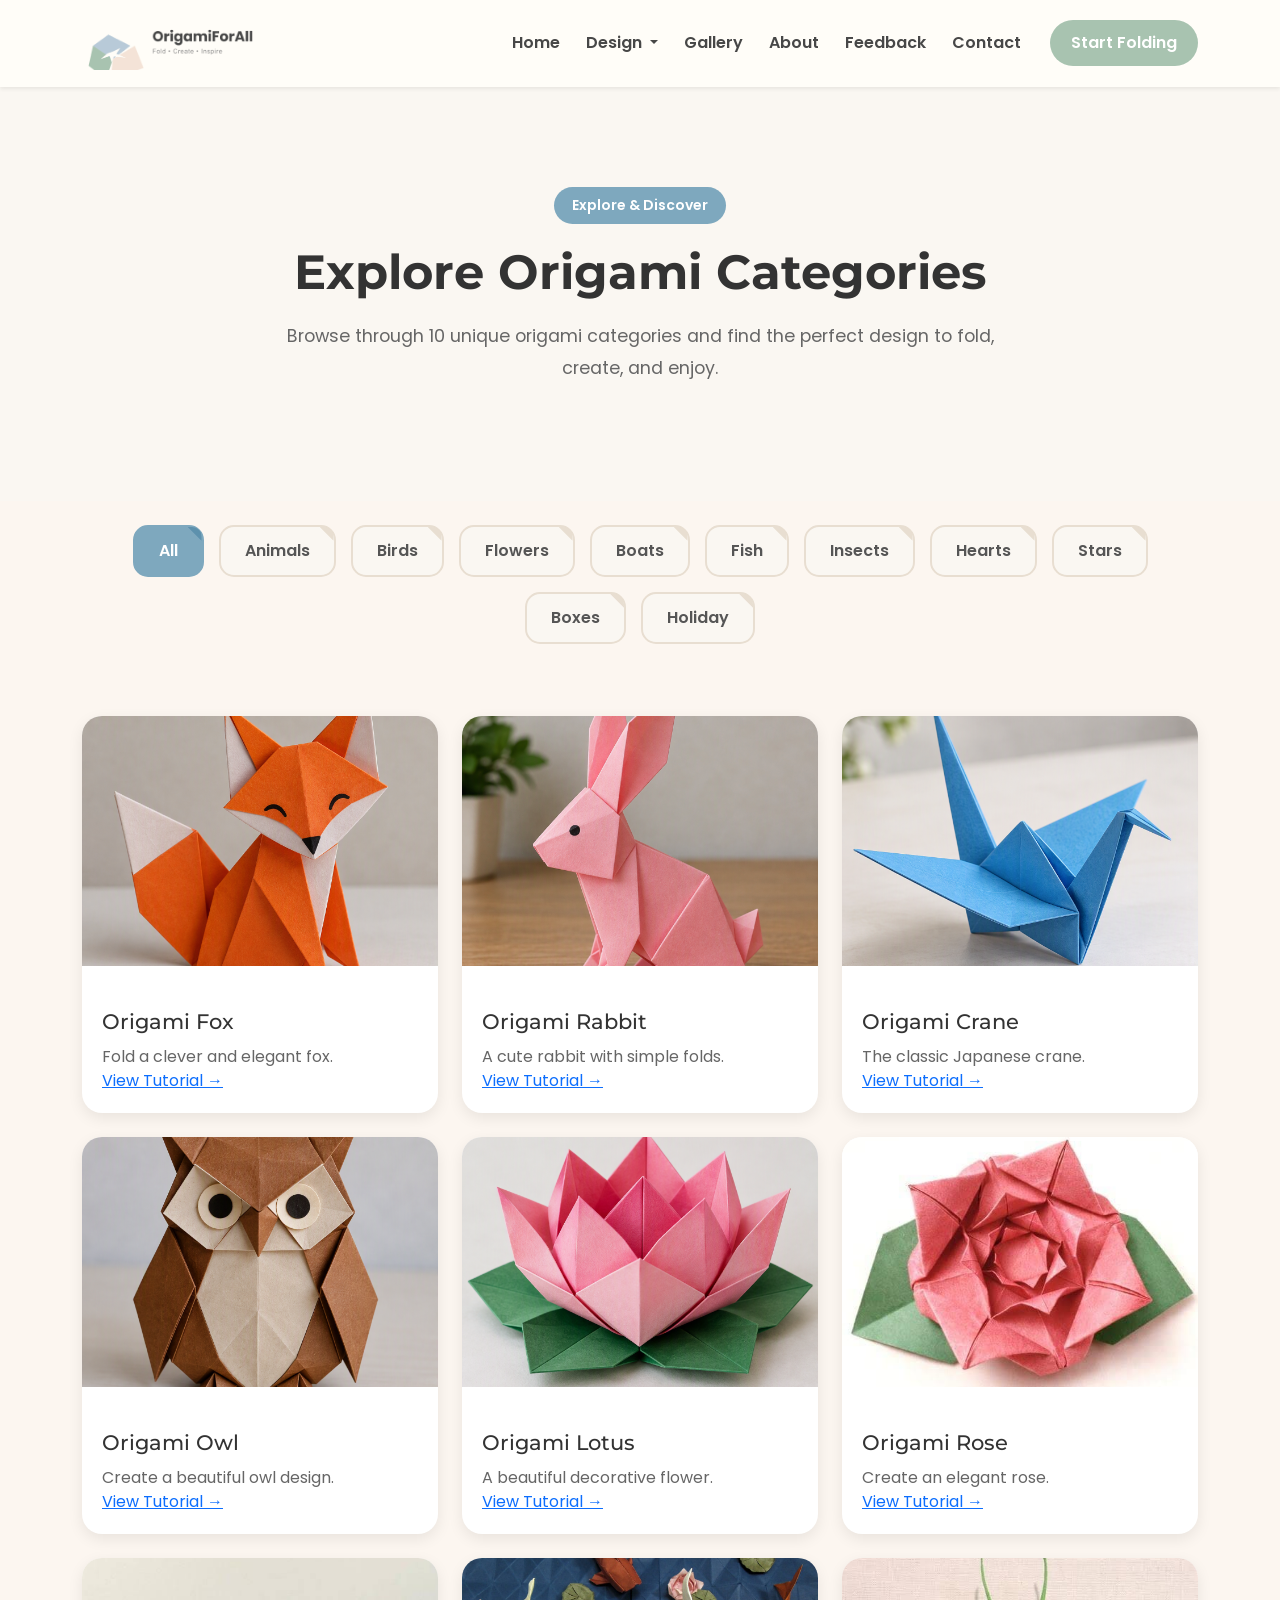
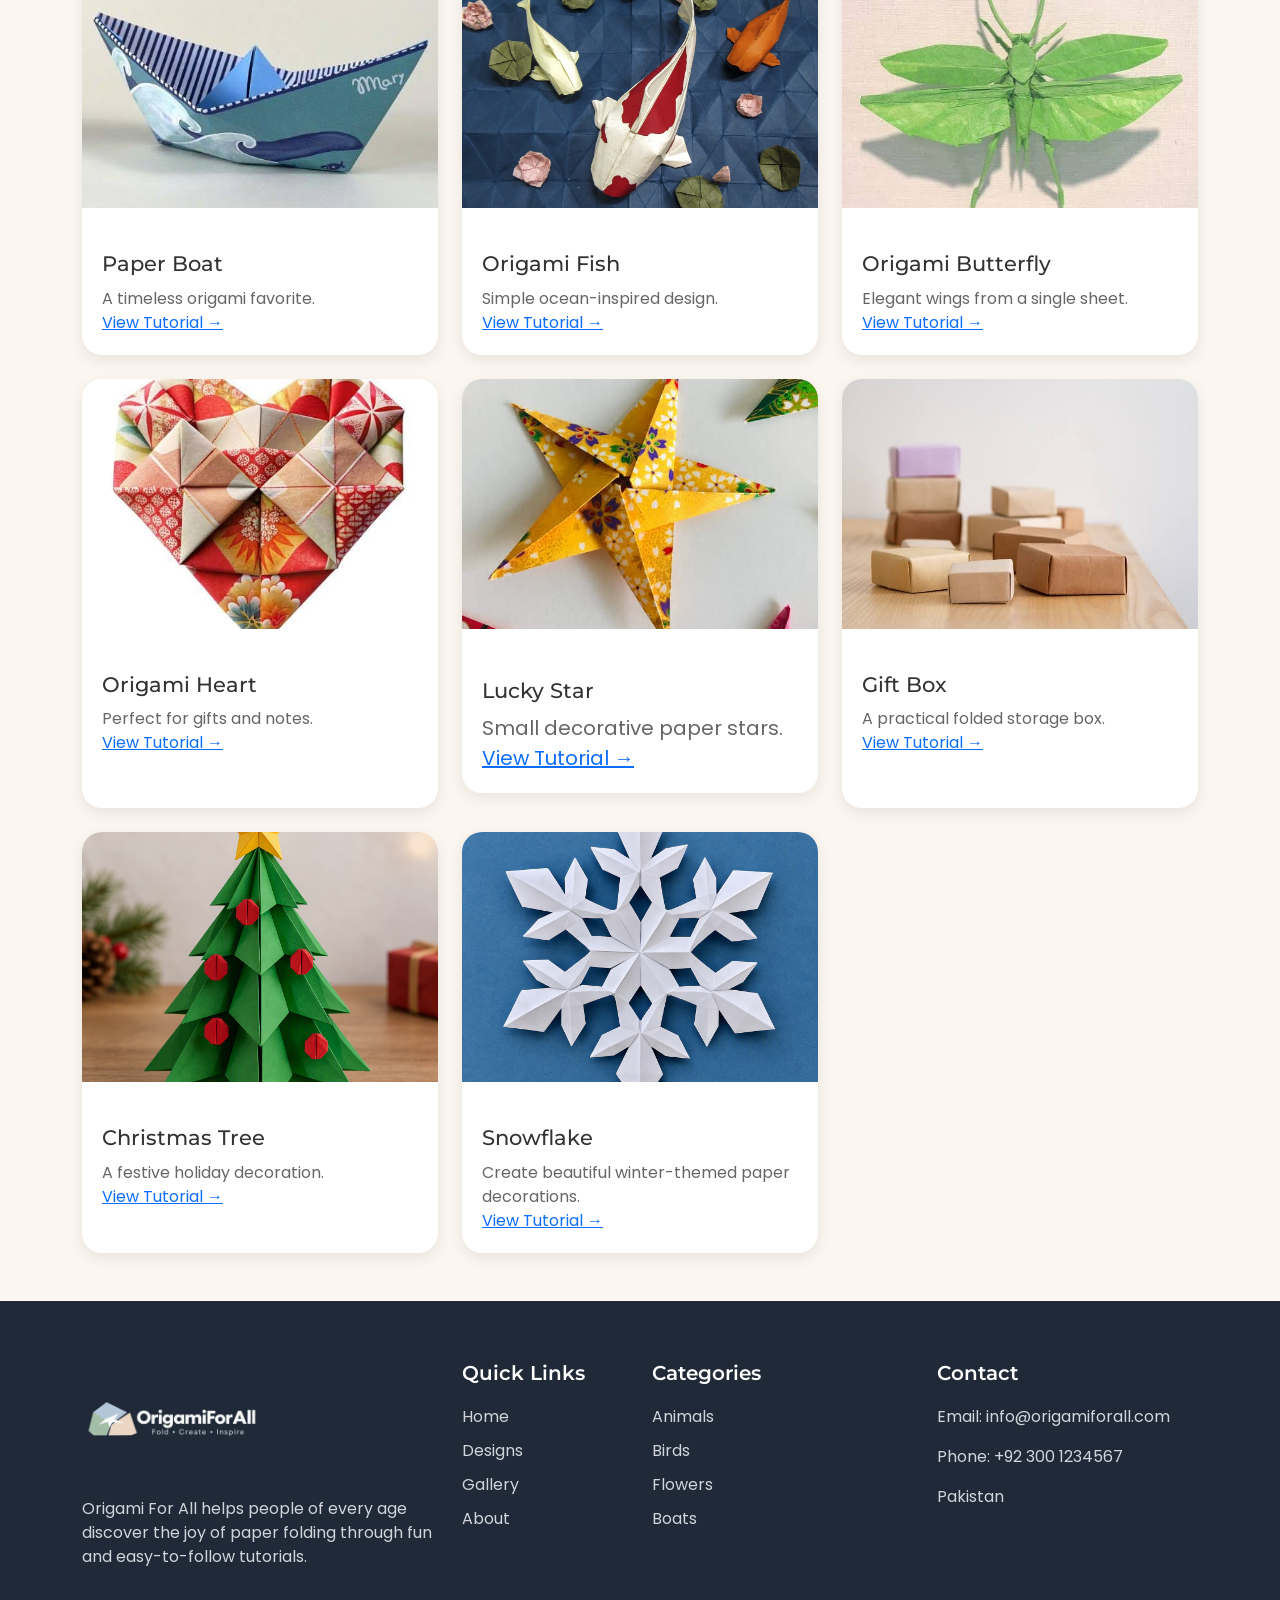
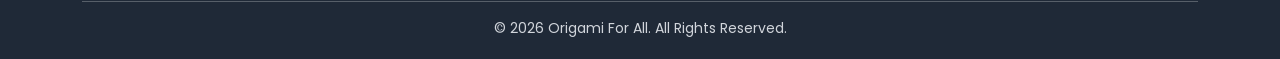
==== categories.html @ 774fe279 "Category page created" ====
<!DOCTYPE html>
<html lang="en">
<head>
    <meta charset="UTF-8">
    <meta name="viewport" content="width=device-width, initial-scale=1.0">
    <link href="https://cdn.jsdelivr.net/npm/bootstrap@5.0.2/dist/css/bootstrap.min.css" rel="stylesheet" integrity="sha384-EVSTQN3/azprG1Anm3QDgpJLIm9Nao0Yz1ztcQTwFspd3yD65VohhpuuCOmLASjC" crossorigin="anonymous">
    <link rel="preconnect" href="https://fonts.googleapis.com">
    <link href="https://fonts.googleapis.com/css2?family=Quicksand:wght@400;500;600;700&display=swap" rel="stylesheet"> 
    <link href="https://fonts.googleapis.com/css2?family=Poppins:wght@300;400;500;600;700&display=swap" rel="stylesheet">
    <link href="https://fonts.googleapis.com/css2?family=Montserrat:wght@400;500;600;700&display=swap" rel="stylesheet">
    <link rel="icon" type="image/x-icon" href="Assests/images/logo/favicon.png">
    <link rel="stylesheet" href="Assests/css/style.css">
    <link rel="stylesheet" href="Assests/css/categories.css">
    <title>OrigamiForAll | Categories </title>
</head>
<body>
    <nav class="navbar navbar-expand-lg navbar-light bg-white shadow-sm sticky-top">
    <div class="container">

        <!-- Logo -->
        <a class="navbar-brand d-flex align-items-center" href="#">
            <img src="Assests/images/logo/SVG-preview (1).png" alt="OrigamiForAll Logo" width="220" class="me-2">
            <!-- <span class="logo-text">OrigamiForAll</span> -->
        </a>

        <!-- Mobile Toggle Button -->
        <button class="navbar-toggler border-0"
                type="button"
                data-bs-toggle="collapse"
                data-bs-target="#mainMenu">

            <span class="navbar-toggler-icon"></span>
        </button>

        <!-- Menu Links -->
        <div class="collapse navbar-collapse" id="mainMenu">

            <ul class="navbar-nav ms-auto text-center">

                <li class="nav-item">
                    <a class="nav-link active" href="index.html">Home</a>
                </li>

                <li class="nav-item dropdown">
                    <a class="nav-link dropdown-toggle" href="#" id="designDropdown" role="button" data-bs-toggle="dropdown" aria-expanded="false">
                      Design
                    </a>

                    <div class="dropdown-menu p-3 design-menu">
                       <div class="row">
                         <div class="col-6">
                           <h6 class="dropdown-header">By Level</h6>
                            <a class="dropdown-item" href="#">Easy  (kids)</a>
                            <a class="dropdown-item" href="#">Medium</a>
                            <a class="dropdown-item" href="#">Complex (elders)</a>
                         </div>
                        <div class="col-6">
                          <h6 class="dropdown-header">By Category</h6>
                          <a class="dropdown-item" href="#">Faces</a>
                           <a class="dropdown-item" href="#">Animals</a>
                           <a class="dropdown-item" href="#">Birds</a>
                          <a class="dropdown-item" href="#">Flowers</a>
                          <a class="dropdown-item" href="#">All 10 categories</a>
            </div>

        </div>
    </div>
</li>


                <li class="nav-item">
                    <a class="nav-link" href="gallery.html">Gallery</a>
                </li>

                <li class="nav-item">
                    <a class="nav-link" href="about.html">About</a>
                </li>

                <li class="nav-item">
                    <a class="nav-link" href="feedback.html">Feedback</a>
                </li>

                <li class="nav-item">
                    <a class="nav-link" href="contact.html">Contact</a>
                </li>

            </ul>

            <!-- Button -->
            <div class="ms-lg-3 text-center mt-3 mt-lg-0">
                <a href="#" class="btn start-btn">
                    Start Folding
                </a>
            </div>

        </div>

    </div>
</nav>

    <section class="categories-hero">
    <div class="container">

        <div class="hero-content text-center">

            <span class="hero-tag">
                Explore & Discover
            </span>

            <h1>
                Explore Origami Categories
            </h1>

            <p>
                Browse through 10 unique origami categories and find
                the perfect design to fold, create, and enjoy.
            </p>

        </div>

    </div>
</section>

<section class="category-filter py-4">
    <div class="container">

        <div class="filter-wrapper">

            <button class="filter-btn active" data-filter="all">
                All
            </button>

            <button class="filter-btn" data-filter="animals">
                Animals
            </button>

            <button class="filter-btn" data-filter="birds">
                Birds
            </button>

            <button class="filter-btn" data-filter="flowers">
                Flowers
            </button>

            <button class="filter-btn" data-filter="boats">
                Boats
            </button>

            <button class="filter-btn" data-filter="fish">
                Fish
            </button>

            <button class="filter-btn" data-filter="insects">
                Insects
            </button>

            <button class="filter-btn" data-filter="hearts">
                Hearts
            </button>

            <button class="filter-btn" data-filter="stars">
                Stars
            </button>

            <button class="filter-btn" data-filter="boxes">
                Boxes
            </button>

            <button class="filter-btn" data-filter="holiday">
                Holiday
            </button>

        </div>

    </div>
</section>

<section class="origami-designs py-5">
    <div class="container">

        <div class="row g-4" id="designContainer">

           <!-- ANIMALS -->

<div class="col-lg-4 col-md-6 design-item animals">
    <div class="design-card">
        <img src="Assests/images/categories/fox.png" alt="Origami Fox">
        <div class="card-content">
            <div class="card-meta">
                <span class="badge easy">Easy</span>
            </div>
            <h4>Origami Fox</h4>
            <p>Fold a clever and elegant fox.</p>
            <a href="https://youtube.com/shorts/Jl2_VL7iRh0"
   target="_blank"
   class="tutorial-btn">
   View Tutorial →
</a>
        </div>
    </div>
</div>

<div class="col-lg-4 col-md-6 design-item animals">
    <div class="design-card">
        <img src="Assests/images/categories/rabbit.png" alt="Origami Rabbit">
        <div class="card-content">
            <div class="card-meta">
                <span class="badge easy">Easy</span>
            </div>
            <h4>Origami Rabbit</h4>
            <p>A cute rabbit with simple folds.</p>
            <a href="https://youtu.be/Xx4CaexQUnY?si=7yCL1SvRv82DNS9d"
   target="_blank"
   rel="noopener noreferrer"
   class="tutorial-btn">

   View Tutorial →
</a>
        </div>
    </div>
</div>

<!-- BIRDS -->

<div class="col-lg-4 col-md-6 design-item birds">
    <div class="design-card">
        <img src="Assests/images/categories/crane.png" alt="Origami Crane">
        <div class="card-content">
            <div class="card-meta">
                <span class="badge medium">Medium</span>
            </div>
            <h4>Origami Crane</h4>
            <p>The classic Japanese crane.</p>
            <a href="https://youtu.be/GC_Szxdqh2Y?si=tO3BHT9Pu3AYhiyE"
   target="_blank"
   rel="noopener noreferrer"
   class="tutorial-btn">
   View Tutorial →
</a>
        </div>
    </div>
</div>

<div class="col-lg-4 col-md-6 design-item birds">
    <div class="design-card">
        <img src="Assests/images/categories/owl.png" alt="Origami Owl">
        <div class="card-content">
            <div class="card-meta">
                <span class="badge medium">Medium</span>
            </div>
            <h4>Origami Owl</h4>
            <p>Create a beautiful owl design.</p>
            <a href="https://youtube.com/shorts/T3FCKv_7ixM?si=c3lFRYmvdvEp4dUh"
   target="_blank"
   rel="noopener noreferrer"
   class="tutorial-btn">
   View Tutorial →
</a>
        </div>
    </div>
</div>

<!-- FLOWERS -->

<div class="col-lg-4 col-md-6 design-item flowers">
    <div class="design-card">
        <img src="Assests/images/categories/lotus.png" alt="Origami Lotus">
        <div class="card-content">
            <div class="card-meta">
                <span class="badge medium">Medium</span>
            </div>
            <h4>Origami Lotus</h4>
            <p>A beautiful decorative flower.</p>
            <a href="https://youtu.be/LWsL-_pgmTc?si=FZiootTvWFcT4ROh"
   target="_blank"
   rel="noopener noreferrer"
   class="tutorial-btn">
   View Tutorial →
</a>
        </div>
    </div>
</div>

<div class="col-lg-4 col-md-6 design-item flowers">
    <div class="design-card">
        <img src="Assests/images/homepage/flower.jpeg" alt="Origami Rose">
        <div class="card-content">
            <div class="card-meta">
                <span class="badge complex">Complex</span>
            </div>
            <h4>Origami Rose</h4>
            <p>Create an elegant rose.</p>
            <a href="https://youtu.be/LWsL-_pgmTc?si=FZiootTvWFcT4ROh"
   target="_blank"
   rel="noopener noreferrer"
   class="tutorial-btn">
   View Tutorial →
</a>
        </div>
    </div>
</div>

<!-- BOATS -->

<div class="col-lg-4 col-md-6 design-item boats">
    <div class="design-card">
        <img src="Assests/images/homepage/boat.jpeg" alt="Paper Boat">
        <div class="card-content">
            <div class="card-meta">
                <span class="badge easy">Easy</span>
            </div>
            <h4>Paper Boat</h4>
            <p>A timeless origami favorite.</p>
            <a href="https://youtu.be/3N7EUi3-PG8?si=yOu9jpUoL8xKp1Sw"
   target="_blank"
   rel="noopener noreferrer"
   class="tutorial-btn">
    View Tutorial →
</a>
        </div>
    </div>
</div>

<!-- FISH -->

<div class="col-lg-4 col-md-6 design-item fish">
    <div class="design-card">
        <img src="Assests/images/homepage/fish.jpeg" alt="Origami Fish">
        <div class="card-content">
            <div class="card-meta">
                <span class="badge easy">Easy</span>
            </div>
            <h4>Origami Fish</h4>
            <p>Simple ocean-inspired design.</p>
            <a href="https://youtube.com/shorts/Tga2JitstTc?si=PKrJuA0qzFN9pCto"
   target="_blank"
   rel="noopener noreferrer"
   class="tutorial-btn">
    View Tutorial →
</a>
        </div>
    </div>
</div>

<!-- INSECTS -->

<div class="col-lg-4 col-md-6 design-item insects">
    <div class="design-card">
        <img src="Assests/images/homepage/insect.jpeg" alt="Origami Butterfly">
        <div class="card-content">
            <div class="card-meta">
                <span class="badge medium">Medium</span>
            </div>
            <h4>Origami Butterfly</h4>
            <p>Elegant wings from a single sheet.</p>
            <a href="https://youtu.be/mfI3MIbbkgM?si=-bpG-25TzOArv63t"
   target="_blank"
   rel="noopener noreferrer"
   class="tutorial-btn">
    View Tutorial →
</a>
        </div>
    </div>
</div>

<!-- HEARTS -->

<div class="col-lg-4 col-md-6 design-item hearts">
    <div class="design-card">
        <img src="Assests/images/homepage/heart.jpeg" alt="Origami Heart">
        <div class="card-content">
            <div class="card-meta">
                <span class="badge easy">Easy</span>
            </div>
            <h4>Origami Heart</h4>
            <p>Perfect for gifts and notes.</p>
            <a href="https://youtube.com/shorts/HNbtiwGGP9Q?si=deDmtPSzNkSjl4MO"
   target="_blank"
   rel="noopener noreferrer"
   class="tutorial-btn">
    View Tutorial →
</a>
        </div>
    </div>
</div>

<!-- STARS -->

<div class="col-lg-4 col-md-6 design-item stars">
    <div class="design-card">
        <img src="Assests/images/homepage/star.jpeg" alt="Origami Star">
        <div class="card-content">
            <div class="card-meta">
                <span class="badge easy">Easy</span>
            </div>
            <h4>Lucky Star</h4>
            <p>Small decorative paper stars.</p>
            <a href="https://youtube.com/shorts/tIvdRGP3rW0?si=ak4r_z87J6XxN5YI"
   target="_blank"
   rel="noopener noreferrer"
   class="tutorial-btn">
    View Tutorial →
</a>
        </div>
    </div>
</div>

<!-- BOXES -->

<div class="col-lg-4 col-md-6 design-item boxes">
    <div class="design-card">
        <img src="Assests/images/homepage/box.jpeg" alt="Origami Box">
        <div class="card-content">
            <div class="card-meta">
                <span class="badge medium">Medium</span>
            </div>
            <h4>Gift Box</h4>
            <p>A practical folded storage box.</p>
            <a href="https://youtube.com/shorts/bmXkCPb6NDE?si=FwzNJWhLvQjsG_bE"
   target="_blank"
   rel="noopener noreferrer"
   class="tutorial-btn">
    View Tutorial →
</a>
        </div>
    </div>
</div>

<!-- HOLIDAY -->

<div class="col-lg-4 col-md-6 design-item holiday">
    <div class="design-card">
        <img src="Assests/images/categories/Christmas-tree.png" alt="Origami Christmas Tree">
        <div class="card-content">
            <div class="card-meta">
                <span class="badge medium">Medium</span>
            </div>
            <h4>Christmas Tree</h4>
            <p>A festive holiday decoration.</p>
            <a href="https://youtu.be/TZAsOQiZMEs?si=r19V6JU6x4DKmiRM"
   target="_blank"
   rel="noopener noreferrer"
   class="tutorial-btn">
    View Tutorial →
</a>
        </div>
    </div>
</div>

<div class="col-lg-4 col-md-6 design-item holiday">
    <div class="design-card">
        <img src="Assests/images/categories/snowflake.png" alt="Origami Snowflake">
        <div class="card-content">
            <div class="card-meta">
                <span class="badge medium">Medium</span>
            </div>
            <h4>Snowflake</h4>
             <p>Create beautiful winter-themed paper decorations.</p>
             <a href="https://youtube.com/shorts/aI1b0s_rv1Q?si=NYsggq1Gjv1YZd9y"
   target="_blank"
   rel="noopener noreferrer"
   class="tutorial-btn">
    View Tutorial →
</a>
        </div>

    </div>
</div>
</section>



<!-- FOOTER -->
 <footer class="footer-section">
    <div class="container">

        <div class="row gy-4">

            <!-- Logo & About -->
            <div class="col-lg-4">
                <img src="Assests/images/logo/jpeg.jpg" alt="Logo" width="180">

                <p class="mt-3">
                    Origami For All helps people of every age discover the joy of paper folding through fun and easy-to-follow tutorials.
                </p>
            </div>

            <!-- Quick Links -->
            <div class="col-lg-2 col-md-6">
                <h5>Quick Links</h5>

                <ul class="footer-links">
                    <li><a href="index.html">Home</a></li>
                    <li><a href="categories.html">Designs</a></li>
                    <li><a href="gallery.html">Gallery</a></li>
                    <li><a href="about.html">About</a></li>
                </ul>
            </div>

            <!-- Categories -->
            <div class="col-lg-3 col-md-6">
                <h5>Categories</h5>

                <ul class="footer-links">
                    <li><a href="categories.html#animals">Animals</a></li>
                    <li><a href="categories.html#birds">Birds</a></li>
                    <li><a href="categories.html#flowers">Flowers</a></li>
                    <li><a href="categories.html#boats">Boats</a></li>
                </ul>
            </div>

            <!-- Contact -->
            <div class="col-lg-3">
                <h5>Contact</h5>

                <p>Email: info@origamiforall.com</p>
                <p>Phone: +92 300 1234567</p>
                <p>Pakistan</p>
            </div>

        </div>

        <hr>

        <div class="text-center copyright">
            <p>
                © 2026 Origami For All. All Rights Reserved.
            </p>
        </div>

    </div>
</footer>
    <script src="Assests/javascript/categories.js"></script>
    <script src="https://cdn.jsdelivr.net/npm/bootstrap@5.0.2/dist/js/bootstrap.bundle.min.js"></script>


</body>
</html>
---- Assests/css/style.css ----
body{
    font-family: 'Poppins', sans-serif;
    margin: 0;
    background-color: #fcf6f0; /* Off-white / light cream background */
    color: #333333;

}
h1,h2,h3,h4,h5,h6{
    font-family: 'Montserrat', sans-serif;
}

.navbar{
    background:#FFFDF8 !important;
    padding:12px 0;
}

.logo-text{
    font-size:1.4rem;
    font-weight:700;
    color:#474747;
}

.nav-link{
    color:#474747 !important;
    font-weight:600;
    margin:0 5px;
    transition:0.3s;
}

.nav-link:hover{
    color:#7EA8BE !important;
}


.design-menu{
    min-width: 350px;
    border: none;
    box-shadow: 0 5px 15px rgba(0,0,0,0.15);
}

.dropdown-header{
    color: #2a404c;
    font-weight: bold;
    font-size: 16px;
}

.dropdown-item{
    padding: 3px 16px;
    font-size: 15px;
} 

.dropdown-item:hover{
    background-color: #f8f5ef;
    color: #7EA8BE;
}

.start-btn{
    background:#A8C3B0;
    color:white;
    padding:10px 20px;
    border-radius:30px;
    font-weight:600;
}

.start-btn:hover{
    background:#8fb09b;
    color:white;
}

/* Mobile Menu */
@media (max-width:991px){

    .navbar-nav{
        padding-top:15px;
    }

    .nav-item{
        margin:5px 0;
    }

    .start-btn{
        width:100%;
        margin-top:10px;
    }
}

.hero-section {
  display: flex;
  align-items: center;
  justify-content: space-between;
  padding: 60px 80px;
  background-color: #fbf5ef;
  min-height: 80vh;
  box-sizing: border-box;
}

/* Left Content Styles */
.hero-content {
  flex: 1;
  max-width: 550px;
}

.subtitle {
  font-size: 13px;
  letter-spacing: 2px;
  color: #7d7771;
  text-transform: uppercase;
  font-family: sans-serif;
  font-weight: 600;
  display: block;
  margin-bottom: 12px;
}

.title {
  font-size: 48px;
  font-weight: 700;
  color: #2c3336;
  line-height: 1.15;
  margin: 0 0 20px 0;
}

.description {
  font-size: 18px;
  color: #555555;
  line-height: 1.5;
  margin-bottom: 28px;
  font-family: sans-serif;
}

/* Tags Styling */
.tags {
  display: flex;
  gap: 10px;
  flex-wrap: wrap;
  margin-bottom: 35px;
}

.tag {
  border: 1px solid #c8c2bc;
  border-radius: 20px;
  padding: 6px 18px;
  font-size: 14px;
  color: #555;
  background-color: transparent;
  font-family: sans-serif;
}

/* Button Styling */
.cta-button {
  display: inline-block;
  background-color: #3f6854; /* Deep Forest Green */
  color: #ffffff;
  padding: 14px 28px;
  border-radius: 4px;
  text-decoration: none;
  font-weight: 600;
  font-size: 15px;
  font-family: sans-serif;
  transition: background-color 0.2s ease;
}

.cta-button:hover {
  background-color: #2e4d3e;
  color:#ffffff;
}

/* Right Image Container */
.hero-image-container {
  flex: 1;
  display: flex;
  justify-content: flex-end;
  margin-left: 40px;
}

.image-placeholder {
  width: 100%;
  max-width: 500px;
  height: 380px;
  background-color: #f3e6d8; /* Light warm brown placeholder */
  display: flex;
  align-items: flex-end;
  padding: 20px;
  box-sizing: border-box;
  color: #666;
  font-size: 14px;
  border-radius: 4px;
  font-family: sans-serif;
}
.image-placeholder img {
  width: 100%;
  height: 336px;
  border-radius: 4px;
  object-fit: cover;
}
.origami-history{
    background-color: #f8f9fa;
}

.history-tag{
    color: #7EA8BE;
    font-weight: 600;
    font-size: 14px;
    text-transform: uppercase;
    letter-spacing: 1px;
}

.origami-history h2{
    font-size: 42px;
    font-weight: 700;
    color: #333;
}

.origami-history p{
    color: #666;
    line-height: 1.8;
}

.learn-btn{
    background-color: #7EA8BE;
    color: white;
    padding: 10px 25px;
    border-radius: 30px;
}

.learn-btn:hover{
    background-color: #6897af;
    color: white;
}

.level-section{
    background: #f8f9fa;
}

.level-card{
    background: #fff;
    border-radius: 15px;
    overflow: hidden;
    text-align: center;
    padding-bottom: 20px;
    box-shadow: 0 4px 12px rgba(0,0,0,.08);
    transition: .3s;
}

.level-card:hover{
    transform: translateY(-8px);
}

.level-card img{
    width: 100%;
    height: 220px;
    object-fit: cover;
}

.level-card h4{
    margin-top: 20px;
    font-weight: 600;
}

.level-card p{
    color: #6c757d;
    padding: 0 15px;
}

.level-btn{
    background: #7EA8BE;
    color: white;
    border-radius: 25px;
    padding: 8px 25px;
}

.level-btn:hover{
    background: #5d91ad;
    color: white;
}

.design-categories{
    padding: 80px 0;
}

.section-title{
    font-size: 2.5rem;
    font-weight: 700;
    color: #333;
}

.section-subtitle{
    max-width: 700px;
    margin: 15px auto 0;
    color: #666;
    line-height: 1.8;
}

.category-card{
    background: #fff;
    border-radius: 15px;
    overflow: hidden;
    text-align: center;
    box-shadow: 0 4px 15px rgba(0,0,0,0.08);
    transition: 0.3s;
    height: 100%;
}

.category-card:hover{
    transform: translateY(-8px);
}

.category-card img{
    width: 100%;
    height: 180px;
    object-fit: cover;
}

.category-card h5{
    padding: 15px 10px;
    margin: 0;
    font-weight: 600;
}
@media (min-width: 992px){
    .col-lg-2-4{
        width: 20%;
    }
}

.gallery-preview{
    background-color: #f8f9fa;
}

.gallery-card{
    overflow: hidden;
    border-radius: 15px;
}

.gallery-card img{
    width: 100%;
    height: 250px;
    object-fit: cover;
    border-radius: 15px;
    transition: .4s;
}

.gallery-card:hover img{
    transform: scale(1.05);
}

.gallery-btn{
    background-color: #7EA8BE;
    color: #fff;
    padding: 12px 30px;
    border-radius: 30px;
}

.gallery-btn:hover{
    background-color: #6897af;
    color: #fff;
}

.testimonials{
    background-color: #f8f9fa;
}

.testimonial-card{
    background: white;
    padding: 30px;
    border-radius: 15px;
    text-align: center;
    box-shadow: 0 4px 12px rgba(0,0,0,0.08);
    height: 100%;
}

.stars{
    font-size: 20px;
    margin-bottom: 15px;
}

.testimonial-card p{
    color: #666;
    line-height: 1.8;
}

.testimonial-card h6{
    margin-top: 15px;
    font-weight: 600;
}

.cta-section{
    padding: 80px 0;
}

.cta-box{
    background: #7EA8BE;
    color: white;
    padding: 60px 30px;
    border-radius: 20px;
}

.cta-box h2{
    font-size: 2.5rem;
    font-weight: 700;
    margin-bottom: 15px;
}

.cta-box p{
    max-width: 600px;
    margin: 0 auto 25px;
    line-height: 1.8;
}

.cta-btn{
    background-color: white;
    color: #7EA8BE;
    font-weight: 600;
    padding: 12px 30px;
    border-radius: 30px;
}

.cta-btn:hover{
    background-color: #f5f5f5;
    color: #7EA8BE;
}

.footer-section{
    background-color: #1f2937;
    color: #fff;
    padding: 60px 0 20px;
}

.footer-section h5{
    margin-bottom: 20px;
    font-weight: 600;
}

.footer-links{
    list-style: none;
    padding: 0;
}

.footer-links li{
    margin-bottom: 10px;
}

.footer-links a{
    text-decoration: none;
    color: #d1d5db;
}

.footer-links a:hover{
    color: #7EA8BE;
}

.footer-section p{
    color: #d1d5db;
}

.copyright p{
    margin: 0;
    font-size: 14px;
}


@media (max-width:991px){

  .hero-section{
    flex-direction: column;
    padding: 40px 20px;
    text-align: center;
  }

  .hero-content{
    max-width: 100%;
  }

  .hero-image-container{
    margin-left: 0;
    margin-top: 30px;
    justify-content: center;
  }

  .title{
    font-size: 36px;
  }
}

@media (max-width:768px){

  .image-placeholder{
      height:auto;
      padding:0;
  }

  .image-placeholder img{
      height:auto;
      width:100%;
      display:block;
  }

}

@media (max-width:768px){

  .title,
  .origami-history h2,
  .section-title,
  .cta-box h2{
      font-size: 2rem;
  }

}

@media (max-width:576px){

  .design-menu{
      min-width: 280px;
  }

}

@media (max-width:576px){

  .footer-section img{
      width:140px;
  }

}
---- Assests/css/categories.css ----
.categories-hero{
    background-color: #FAF7F2;
    padding: 100px 0;
}

.hero-content{
    max-width: 750px;
    margin: auto;
}

.hero-tag{
    display: inline-block;
    background-color: #7EA8BE;
    color: white;
    padding: 8px 18px;
    border-radius: 50px;
    font-size: 14px;
    font-weight: 600;
    margin-bottom: 20px;
}

.categories-hero h1{
    font-size: 3rem;
    font-weight: 700;
    color: #333;
    margin-bottom: 20px;
}

.categories-hero p{
    color: #666;
    font-size: 1.1rem;
    line-height: 1.8;
}
@media (max-width:768px){

    .categories-hero{
        padding: 70px 20px;
    }

    .categories-hero h1{
        font-size: 2.2rem;
    }

}

.filter-wrapper{
    display: flex;
    flex-wrap: wrap;
    justify-content: center;
    gap: 15px;
}

.filter-btn{
    background: #FAF7F2;
    border: 2px solid #E8DED1;
    color: #555;
    padding: 12px 24px;
    border-radius: 15px;
    font-weight: 600;
    position: relative;
    transition: all .3s ease;
}

/* Folded corner effect */
.filter-btn::after{
    content: "";
    position: absolute;
    top: 0;
    right: 0;
    width: 14px;
    height: 14px;
    background: #E8DED1;
    clip-path: polygon(100% 0, 0 0, 100% 100%);
    border-radius: 0 10px 0 0;
}

.filter-btn:hover{
    transform: translateY(-4px);
    background: #F5EEE6;
    box-shadow: 0 8px 15px rgba(0,0,0,.08);
}

.filter-btn.active{
    background: #7EA8BE;
    border-color: #7EA8BE;
    color: white;
}

.filter-btn.active::after{
    background: #5D91AD;
}

.design-card{
    background: white;
    border-radius: 20px;
    overflow: hidden;
    box-shadow: 0 5px 15px rgba(0,0,0,.08);
    transition: .3s;
    height: 100%;
}

.design-card:hover{
    transform: translateY(-8px);
}

.design-card img{
    width: 100%;
    height: 250px;
    object-fit: cover;
}

.card-content{
    padding: 20px;
}

.card-content h4{
    font-size: 1.3rem;
    margin-bottom: 10px;
}

.card-content p{
    color: #666;
    margin: 0;
}

@media (max-width: 576px){

    .filter-btn{
        padding: 8px 14px;
        font-size: 14px;
    }


    .design-card img{
        height: 200px;
    }


    .card-content h4{
        font-size: 1.1rem;
    }

    .tutorial-btn{
        display:block;
        text-align:center;
        width:100%;
    }

}
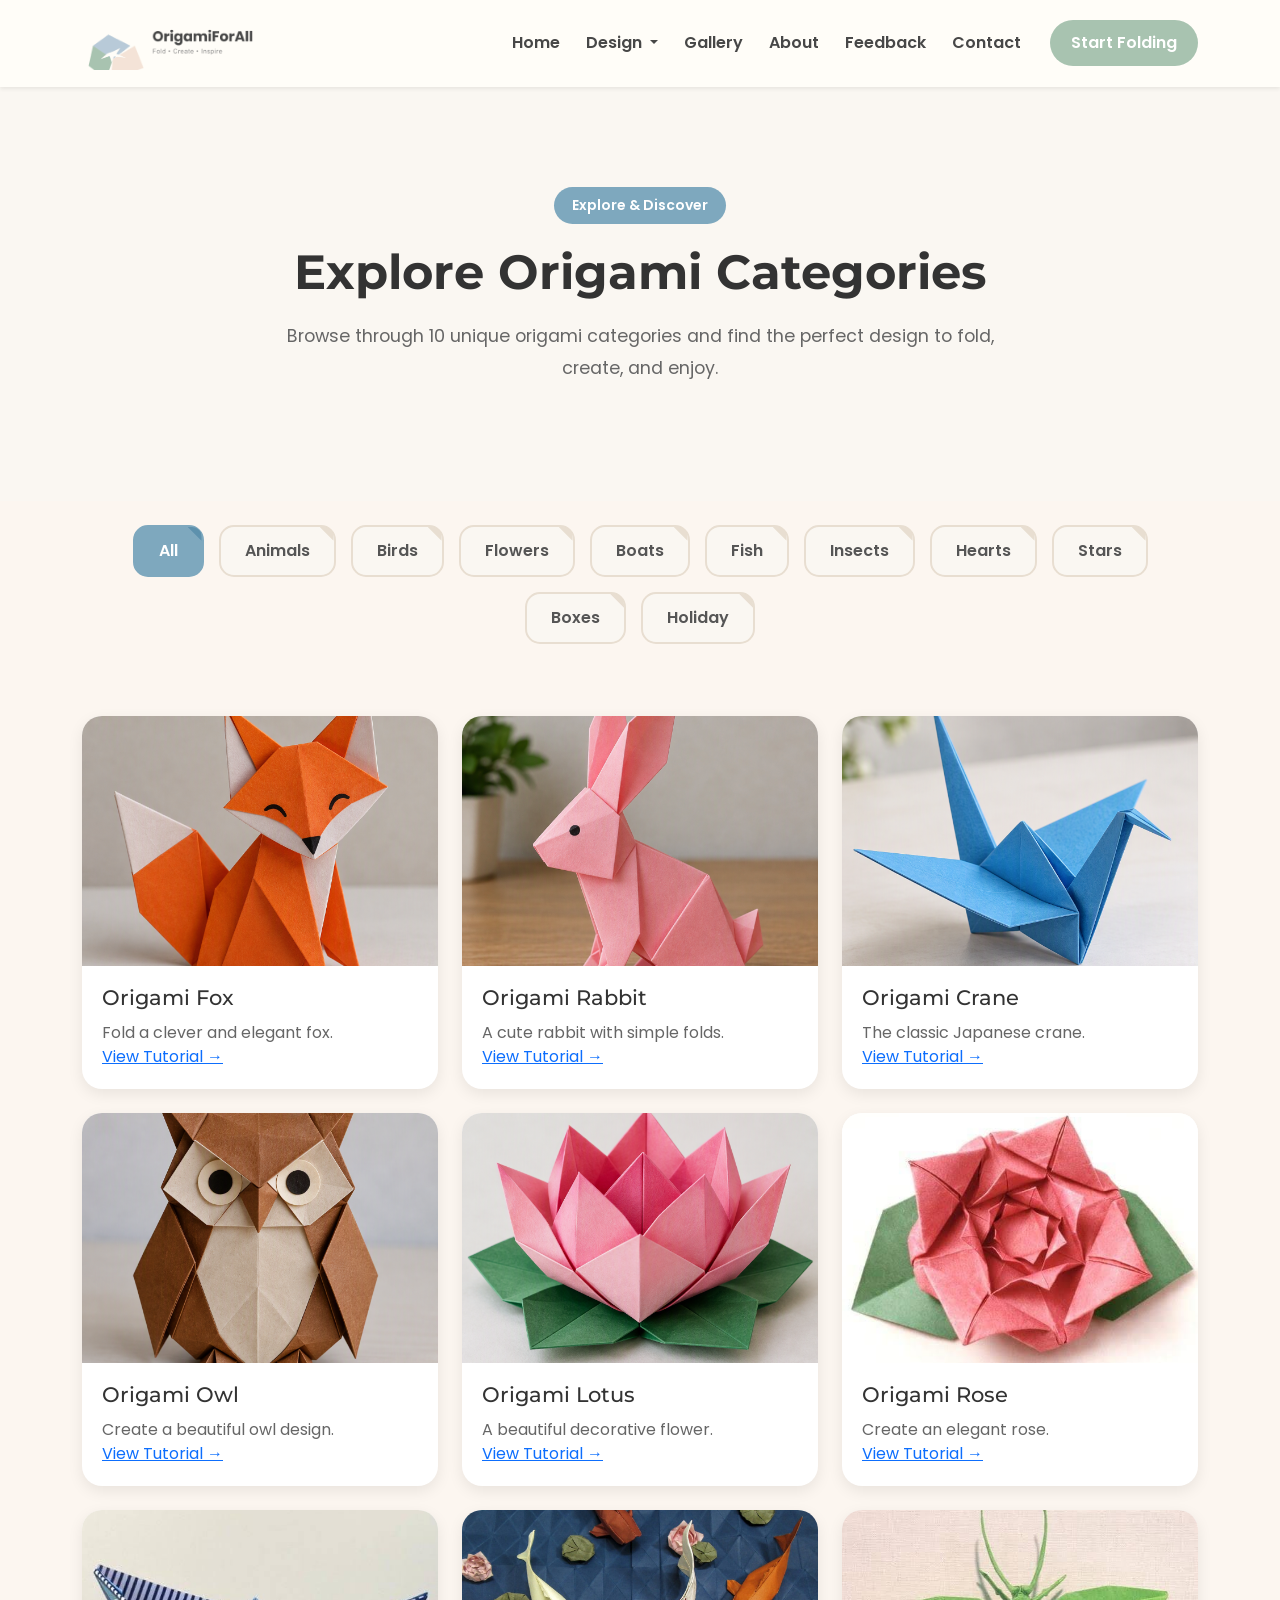
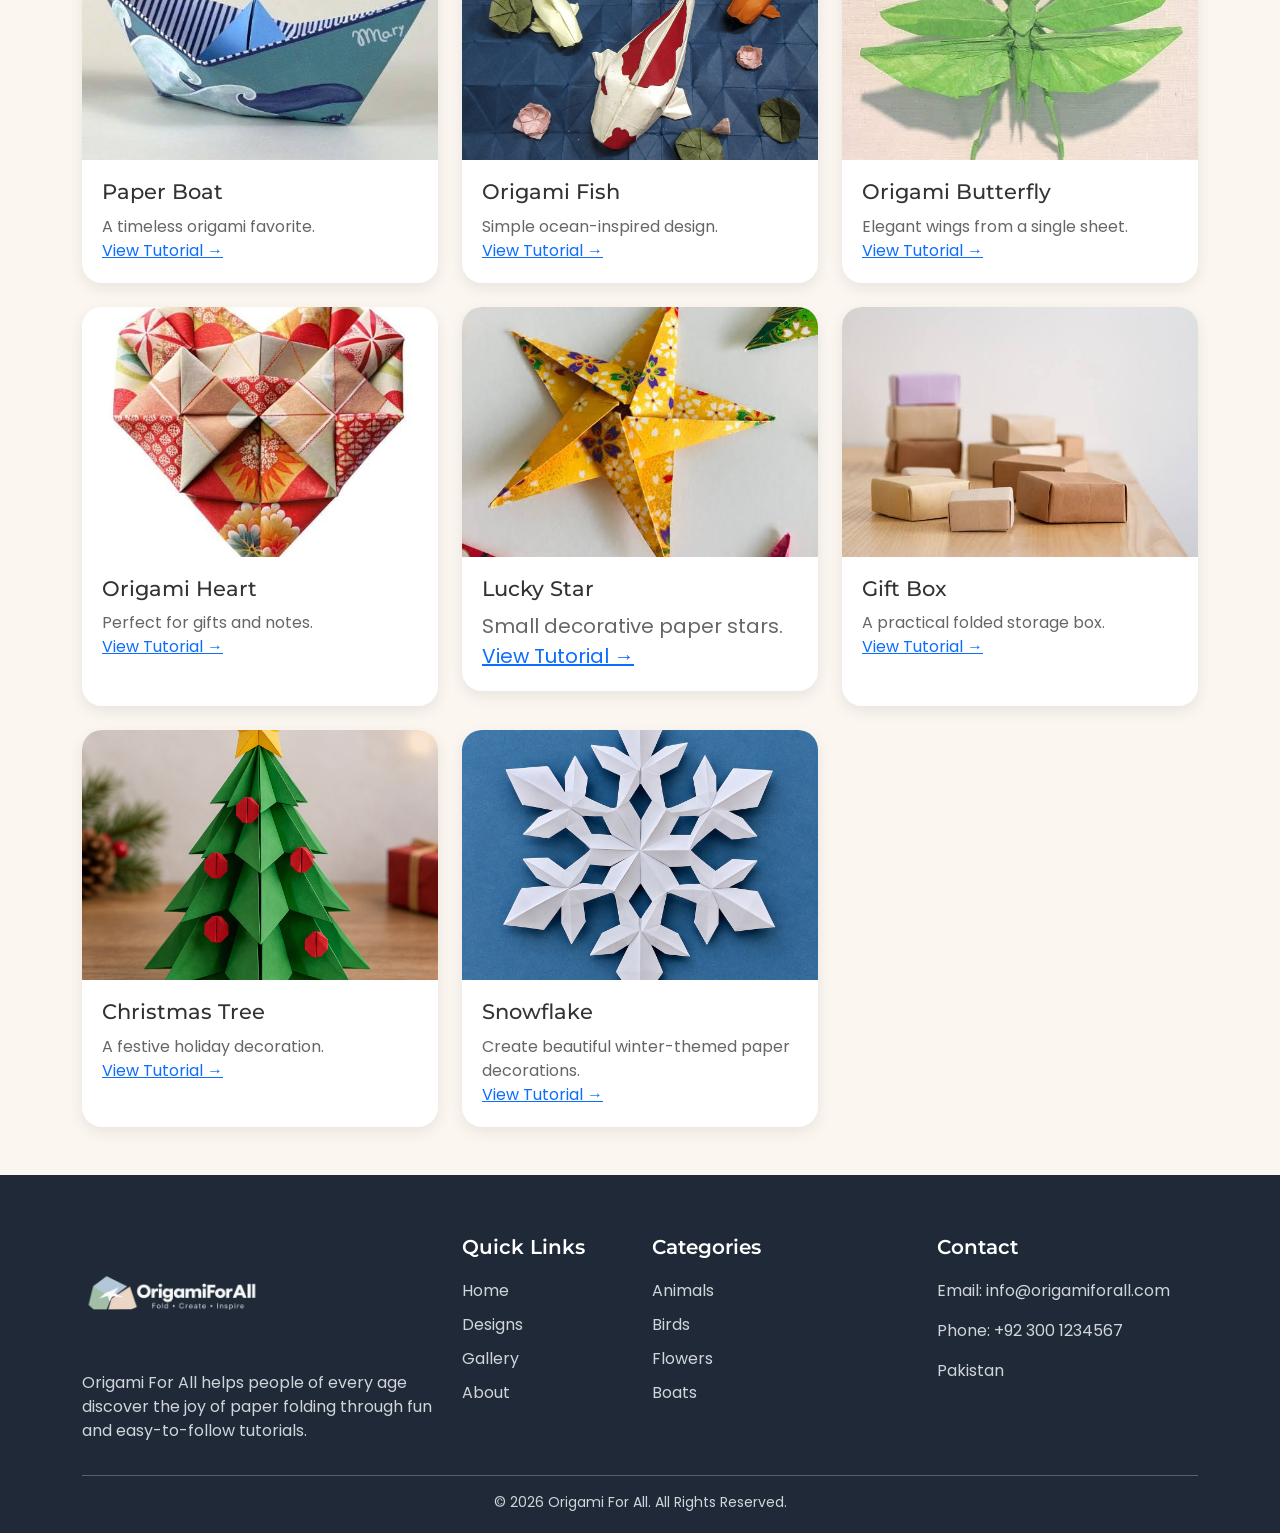
==== commit 3c990a9b: "Page updated" ====
--- a/categories.html
+++ b/categories.html
@@ -186,9 +186,6 @@
     <div class="design-card">
         <img src="Assests/images/categories/fox.png" alt="Origami Fox">
         <div class="card-content">
-            <div class="card-meta">
-                <span class="badge easy">Easy</span>
-            </div>
             <h4>Origami Fox</h4>
             <p>Fold a clever and elegant fox.</p>
             <a href="https://youtube.com/shorts/Jl2_VL7iRh0"
@@ -204,9 +201,6 @@
     <div class="design-card">
         <img src="Assests/images/categories/rabbit.png" alt="Origami Rabbit">
         <div class="card-content">
-            <div class="card-meta">
-                <span class="badge easy">Easy</span>
-            </div>
             <h4>Origami Rabbit</h4>
             <p>A cute rabbit with simple folds.</p>
             <a href="https://youtu.be/Xx4CaexQUnY?si=7yCL1SvRv82DNS9d"
@@ -226,9 +220,6 @@
     <div class="design-card">
         <img src="Assests/images/categories/crane.png" alt="Origami Crane">
         <div class="card-content">
-            <div class="card-meta">
-                <span class="badge medium">Medium</span>
-            </div>
             <h4>Origami Crane</h4>
             <p>The classic Japanese crane.</p>
             <a href="https://youtu.be/GC_Szxdqh2Y?si=tO3BHT9Pu3AYhiyE"
@@ -245,9 +236,6 @@
     <div class="design-card">
         <img src="Assests/images/categories/owl.png" alt="Origami Owl">
         <div class="card-content">
-            <div class="card-meta">
-                <span class="badge medium">Medium</span>
-            </div>
             <h4>Origami Owl</h4>
             <p>Create a beautiful owl design.</p>
             <a href="https://youtube.com/shorts/T3FCKv_7ixM?si=c3lFRYmvdvEp4dUh"
@@ -266,9 +254,6 @@
     <div class="design-card">
         <img src="Assests/images/categories/lotus.png" alt="Origami Lotus">
         <div class="card-content">
-            <div class="card-meta">
-                <span class="badge medium">Medium</span>
-            </div>
             <h4>Origami Lotus</h4>
             <p>A beautiful decorative flower.</p>
             <a href="https://youtu.be/LWsL-_pgmTc?si=FZiootTvWFcT4ROh"
@@ -285,9 +270,6 @@
     <div class="design-card">
         <img src="Assests/images/homepage/flower.jpeg" alt="Origami Rose">
         <div class="card-content">
-            <div class="card-meta">
-                <span class="badge complex">Complex</span>
-            </div>
             <h4>Origami Rose</h4>
             <p>Create an elegant rose.</p>
             <a href="https://youtu.be/LWsL-_pgmTc?si=FZiootTvWFcT4ROh"
@@ -306,9 +288,6 @@
     <div class="design-card">
         <img src="Assests/images/homepage/boat.jpeg" alt="Paper Boat">
         <div class="card-content">
-            <div class="card-meta">
-                <span class="badge easy">Easy</span>
-            </div>
             <h4>Paper Boat</h4>
             <p>A timeless origami favorite.</p>
             <a href="https://youtu.be/3N7EUi3-PG8?si=yOu9jpUoL8xKp1Sw"
@@ -327,9 +306,6 @@
     <div class="design-card">
         <img src="Assests/images/homepage/fish.jpeg" alt="Origami Fish">
         <div class="card-content">
-            <div class="card-meta">
-                <span class="badge easy">Easy</span>
-            </div>
             <h4>Origami Fish</h4>
             <p>Simple ocean-inspired design.</p>
             <a href="https://youtube.com/shorts/Tga2JitstTc?si=PKrJuA0qzFN9pCto"
@@ -348,9 +324,6 @@
     <div class="design-card">
         <img src="Assests/images/homepage/insect.jpeg" alt="Origami Butterfly">
         <div class="card-content">
-            <div class="card-meta">
-                <span class="badge medium">Medium</span>
-            </div>
             <h4>Origami Butterfly</h4>
             <p>Elegant wings from a single sheet.</p>
             <a href="https://youtu.be/mfI3MIbbkgM?si=-bpG-25TzOArv63t"
@@ -369,9 +342,6 @@
     <div class="design-card">
         <img src="Assests/images/homepage/heart.jpeg" alt="Origami Heart">
         <div class="card-content">
-            <div class="card-meta">
-                <span class="badge easy">Easy</span>
-            </div>
             <h4>Origami Heart</h4>
             <p>Perfect for gifts and notes.</p>
             <a href="https://youtube.com/shorts/HNbtiwGGP9Q?si=deDmtPSzNkSjl4MO"
@@ -390,9 +360,6 @@
     <div class="design-card">
         <img src="Assests/images/homepage/star.jpeg" alt="Origami Star">
         <div class="card-content">
-            <div class="card-meta">
-                <span class="badge easy">Easy</span>
-            </div>
             <h4>Lucky Star</h4>
             <p>Small decorative paper stars.</p>
             <a href="https://youtube.com/shorts/tIvdRGP3rW0?si=ak4r_z87J6XxN5YI"
@@ -411,9 +378,6 @@
     <div class="design-card">
         <img src="Assests/images/homepage/box.jpeg" alt="Origami Box">
         <div class="card-content">
-            <div class="card-meta">
-                <span class="badge medium">Medium</span>
-            </div>
             <h4>Gift Box</h4>
             <p>A practical folded storage box.</p>
             <a href="https://youtube.com/shorts/bmXkCPb6NDE?si=FwzNJWhLvQjsG_bE"
@@ -432,9 +396,6 @@
     <div class="design-card">
         <img src="Assests/images/categories/Christmas-tree.png" alt="Origami Christmas Tree">
         <div class="card-content">
-            <div class="card-meta">
-                <span class="badge medium">Medium</span>
-            </div>
             <h4>Christmas Tree</h4>
             <p>A festive holiday decoration.</p>
             <a href="https://youtu.be/TZAsOQiZMEs?si=r19V6JU6x4DKmiRM"
@@ -451,9 +412,6 @@
     <div class="design-card">
         <img src="Assests/images/categories/snowflake.png" alt="Origami Snowflake">
         <div class="card-content">
-            <div class="card-meta">
-                <span class="badge medium">Medium</span>
-            </div>
             <h4>Snowflake</h4>
              <p>Create beautiful winter-themed paper decorations.</p>
              <a href="https://youtube.com/shorts/aI1b0s_rv1Q?si=NYsggq1Gjv1YZd9y"
